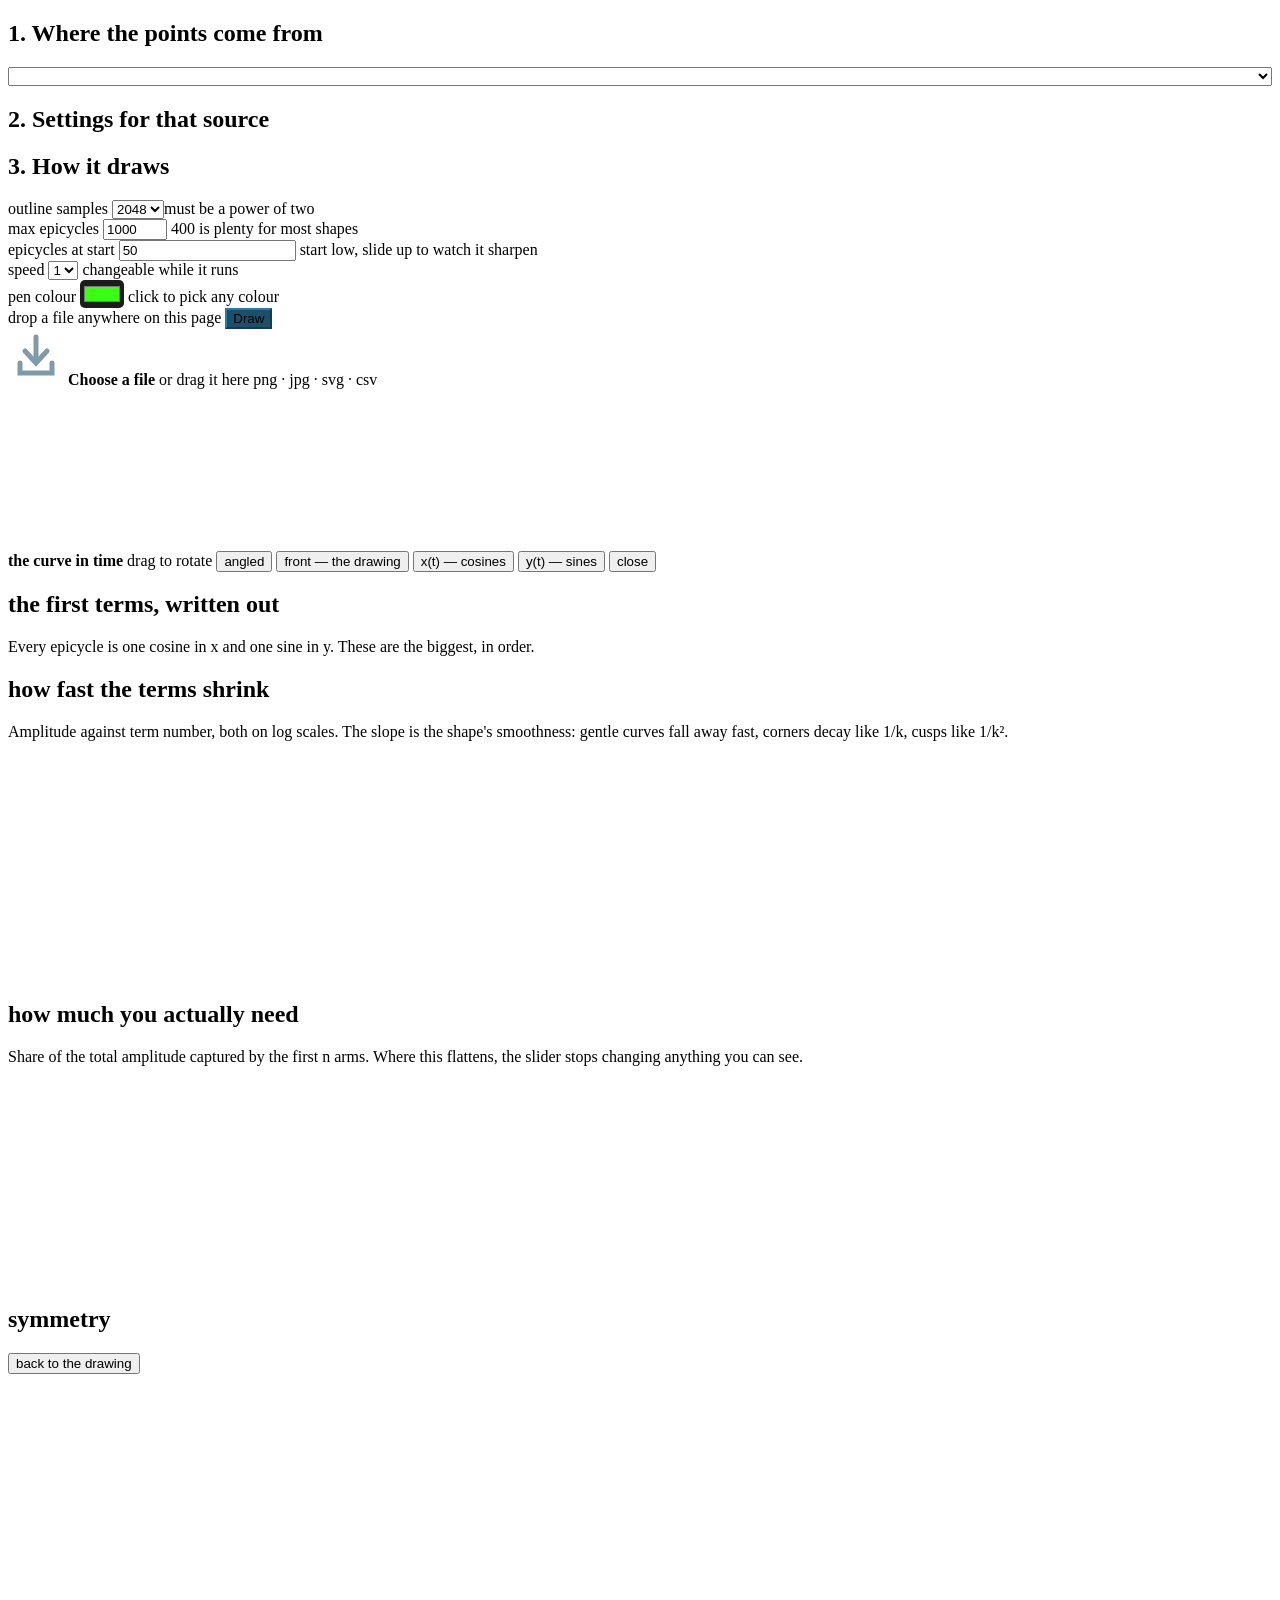
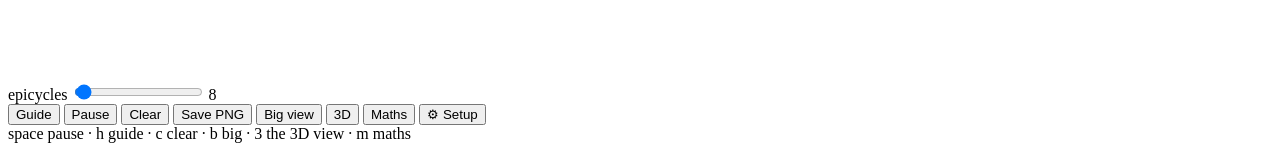
==== index.html @ 9feffe30 "separated files for readability" ====
<!DOCTYPE html>
<html lang="en">
<head>
<meta charset="utf-8">
<meta name="viewport" content="width=device-width, initial-scale=1">
<title>Fourier drawing</title>
<link rel="stylesheet" href="css/style.css">
</head>
<body>
<!-- ============ setup screen ============ -->
<div id="setup">
  <div id="setupInner">
    <div>
      <div class="card">
        <h2>1. <span>Where the points come from</span></h2>
        <select id="source" style="width:100%"></select>
        <div id="desc"></div>
      </div>

      <div class="card">
        <h2>2. <span>Settings for that source</span></h2>
        <div id="params"></div>
        <div id="err"></div>
      </div>

      <div class="card">
        <h2>3. <span>How it draws</span></h2>
        <div class="row"><label>outline samples</label>
          <select id="nSamples">
            <option>1024</option><option selected>2048</option><option>4096</option>
            <option>8192</option>
          </select><span class="hint">must be a power of two</span></div>
        <div class="row"><label>max epicycles</label>
          <input type="number" id="maxArms" value="1000" min="1" max="4000">
          <span class="hint">400 is plenty for most shapes</span></div>
        <div class="row"><label>epicycles at start</label>
          <input type="number" id="startArms" value="50" min="1">
          <span class="hint">start low, slide up to watch it sharpen</span></div>
        <div class="row"><label>speed</label>
          <select id="speed"><option selected>1</option><option >2</option>
            <option>4</option><option>8</option></select>
          <span class="hint">changeable while it runs</span></div>
        <div class="row"><label>pen colour</label>
          <span><input type="color" id="penColour" value="#39FF14"
                       style="width:44px;height:28px;padding:2px;background:#1c1c1c;
                              border:1px solid var(--line);border-radius:5px">
          </span><span class="hint">click to pick any colour</span></div>
      </div>

      <div id="footer">
        <span class="hint">drop a file anywhere on this page</span>
        <button id="draw" style="background:#1d4f6b;border-color:#2a7ba5">Draw</button>
      </div>
    </div>

    <div>
      <div id="zone">
        <svg width="56" height="56" viewBox="0 0 56 56" fill="none"
             stroke="#7f9aa8" stroke-width="5" stroke-linecap="round">
          <path d="M28 8 v22"/><path d="M17 22 L28 34 L39 22"/>
          <path d="M12 34 v10 h32 v-10"/>
        </svg>
        <b>Choose a file</b>
        <span class="hint">or drag it here</span>
        <span class="hint">png · jpg · svg · csv</span>
      </div>
      <input type="file" id="fileInput" hidden
             accept=".png,.jpg,.jpeg,.gif,.bmp,.webp,.svg,.csv,.txt">
      <div class="hint" id="fileName" style="margin-top:8px;word-break:break-all"></div>
    </div>
  </div>
</div>

<!-- ============ 3D view ============ -->
<div id="view3d">
  <canvas id="cv3d"></canvas>
  <div id="hud3d">
    <b>the curve in time</b>
    <span class="hint">drag to rotate</span>
    <span id="views3d">
      <button data-yaw="-0.9"   data-pitch="0.5">angled</button>
      <button data-yaw="1.5708" data-pitch="0">front — the drawing</button>
      <button data-yaw="0"      data-pitch="-1.5708">x(t) — cosines</button>
      <button data-yaw="0"      data-pitch="0">y(t) — sines</button>
    </span>
    <button id="close3d">close</button>
  </div>
</div>

<!-- ============ maths view ============ -->
<div id="maths">
  <div id="mathInner">
    <div class="card">
      <h2>the first terms, written out</h2>
      <p class="hint">Every epicycle is one cosine in x and one sine in y.
        These are the biggest, in order.</p>
      <div id="formula"></div>
    </div>

    <div class="card">
      <h2>how fast the terms shrink</h2>
      <p class="hint">Amplitude against term number, both on log scales.
        The slope is the shape's smoothness: gentle curves fall away fast,
        corners decay like 1/k, cusps like 1/k².</p>
      <canvas id="spectrum" height="220"></canvas>
    </div>

    <div class="card">
      <h2>how much you actually need</h2>
      <p class="hint">Share of the total amplitude captured by the first n arms.
        Where this flattens, the slider stops changing anything you can see.</p>
      <canvas id="converge" height="200"></canvas>
      <div id="convText" class="hint"></div>
    </div>

    <div class="card">
      <h2>symmetry</h2>
      <div id="symmetry"></div>
    </div>

    <button id="closeMath">back to the drawing</button>
  </div>
</div>

<!-- ============ drawing screen ============ -->
<div id="app">
  <div id="stage">
    <div id="main">
      <canvas id="draw2d"></canvas>
      <div id="title"></div>
    </div>
    <div id="side"><canvas id="waves"></canvas></div>
  </div>
  <div id="bar">
    <div id="armsWrap">
      <span>epicycles</span>
      <input type="range" id="arms" min="1" max="400" value="8">
      <span id="armsVal">8</span>
    </div>
    <div class="grp" id="speeds"></div>
    <div class="grp">
      <button id="bGuide">Guide</button>
      <button id="bPause">Pause</button>
      <button id="bClear">Clear</button>
      <button id="bSave">Save PNG</button>
      <button id="bBig">Big view</button>
      <button id="b3d">3D</button>
      <button id="bMath">Maths</button>
      <button id="bSetup">⚙ Setup</button>
    </div>
    <span id="keys">space pause · h guide · c clear · b big · 3 the 3D view · m maths</span>
  </div>
</div>

<script src="js/math.js"></script>
<script src="js/sources.js"></script>
<script src="js/ui.js"></script>
<script src="js/points.js"></script>
<script src="js/draw.js"></script>
<script src="js/view3d.js"></script>
<script src="js/maths.js"></script>
<script src="js/app.js"></script>
</body>
</html>
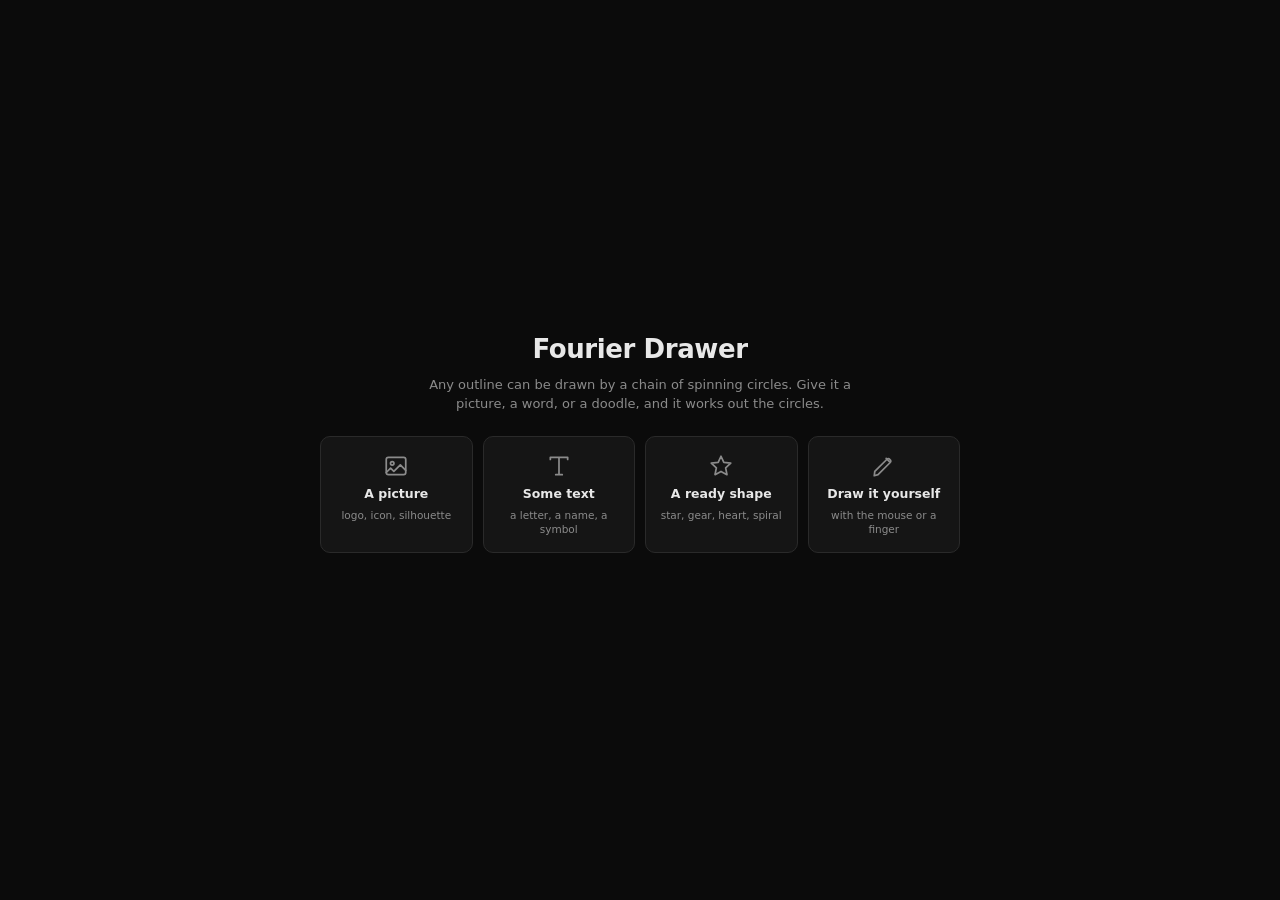
==== commit c40c915b: "made more accessible" ====
--- a/index.html
+++ b/index.html
@@ -10,65 +10,87 @@
 <!-- ============ setup screen ============ -->
 <div id="setup">
   <div id="setupInner">
-    <div>
-      <div class="card">
-        <h2>1. <span>Where the points come from</span></h2>
-        <select id="source" style="width:100%"></select>
-        <div id="desc"></div>
-      </div>
 
-      <div class="card">
-        <h2>2. <span>Settings for that source</span></h2>
-        <div id="params"></div>
-        <div id="err"></div>
-      </div>
-
-      <div class="card">
-        <h2>3. <span>How it draws</span></h2>
-        <div class="row"><label>outline samples</label>
-          <select id="nSamples">
-            <option>1024</option><option selected>2048</option><option>4096</option>
-            <option>8192</option>
-          </select><span class="hint">must be a power of two</span></div>
-        <div class="row"><label>max epicycles</label>
-          <input type="number" id="maxArms" value="1000" min="1" max="4000">
-          <span class="hint">400 is plenty for most shapes</span></div>
-        <div class="row"><label>epicycles at start</label>
-          <input type="number" id="startArms" value="50" min="1">
-          <span class="hint">start low, slide up to watch it sharpen</span></div>
-        <div class="row"><label>speed</label>
-          <select id="speed"><option selected>1</option><option >2</option>
-            <option>4</option><option>8</option></select>
-          <span class="hint">changeable while it runs</span></div>
-        <div class="row"><label>pen colour</label>
-          <span><input type="color" id="penColour" value="#39FF14"
-                       style="width:44px;height:28px;padding:2px;background:#1c1c1c;
-                              border:1px solid var(--line);border-radius:5px">
-          </span><span class="hint">click to pick any colour</span></div>
-      </div>
-
-      <div id="footer">
-        <span class="hint">drop a file anywhere on this page</span>
-        <button id="draw" style="background:#1d4f6b;border-color:#2a7ba5">Draw</button>
-      </div>
+    <div id="intro">
+      <h1>Fourier Drawer</h1>
+      <p>Any outline can be drawn by a chain of spinning circles. Give it a
+         picture, a word, or a doodle, and it works out the circles.</p>
     </div>
 
-    <div>
-      <div id="zone">
-        <svg width="56" height="56" viewBox="0 0 56 56" fill="none"
-             stroke="#7f9aa8" stroke-width="5" stroke-linecap="round">
-          <path d="M28 8 v22"/><path d="M17 22 L28 34 L39 22"/>
-          <path d="M12 34 v10 h32 v-10"/>
+    <div id="tiles">
+      <button class="tile" data-kind="picture">
+        <svg viewBox="0 0 24 24" fill="none" stroke="currentColor"
+             stroke-width="1.6" stroke-linecap="round" stroke-linejoin="round">
+          <rect x="3" y="4" width="18" height="16" rx="2"/>
+          <circle cx="8.5" cy="9.5" r="1.6"/><path d="M21 16l-5-5-6 6-3-3-4 4"/>
         </svg>
-        <b>Choose a file</b>
-        <span class="hint">or drag it here</span>
-        <span class="hint">png · jpg · svg · csv</span>
+        <b>A picture</b><span>logo, icon, silhouette</span>
+      </button>
+      <button class="tile" data-kind="text">
+        <svg viewBox="0 0 24 24" fill="none" stroke="currentColor"
+             stroke-width="1.6" stroke-linecap="round" stroke-linejoin="round">
+          <path d="M4 6V4h16v2M12 4v16M9 20h6"/>
+        </svg>
+        <b>Some text</b><span>a letter, a name, a symbol</span>
+      </button>
+      <button class="tile" data-kind="shape">
+        <svg viewBox="0 0 24 24" fill="none" stroke="currentColor"
+             stroke-width="1.6" stroke-linecap="round" stroke-linejoin="round">
+          <path d="M12 3l2.6 5.6 6.4.8-4.7 4.3 1.2 6.3L12 17l-5.5 3 1.2-6.3L3 9.4l6.4-.8z"/>
+        </svg>
+        <b>A ready shape</b><span>star, gear, heart, spiral</span>
+      </button>
+      <button class="tile" data-kind="draw">
+        <svg viewBox="0 0 24 24" fill="none" stroke="currentColor"
+             stroke-width="1.6" stroke-linecap="round" stroke-linejoin="round">
+          <path d="M3 21l3.5-1 11-11a2.1 2.1 0 0 0-3-3l-11 11z"/><path d="M14 5l3 3"/>
+        </svg>
+        <b>Draw it yourself</b><span>with the mouse or a finger</span>
+      </button>
+    </div>
+
+    <div id="panel">
+      <div id="panelHead">
+        <b id="panelTitle"></b>
+        <button id="changeKind" class="link">change</button>
       </div>
-      <input type="file" id="fileInput" hidden
-             accept=".png,.jpg,.jpeg,.gif,.bmp,.webp,.svg,.csv,.txt">
-      <div class="hint" id="fileName" style="margin-top:8px;word-break:break-all"></div>
+      <div id="params"></div>
+      <div id="err"></div>
+    </div>
+
+    <details id="advanced">
+      <summary>Advanced settings</summary>
+      <div class="row"><label>max epicycles</label>
+        <input type="number" id="maxArms" value="1000" min="1" max="4000">
+        <span class="hint">the top of the slider</span></div>
+      <div class="row"><label>epicycles at start</label>
+        <input type="number" id="startArms" value="50" min="1">
+        <span class="hint">start low, slide up to watch it sharpen</span></div>
+      <div class="row"><label>speed</label>
+        <select id="speed"><option selected>1</option><option>2</option>
+          <option>4</option><option>8</option></select>
+        <span class="hint">changeable while it runs</span></div>
+      <div class="row"><label>pen colour</label>
+        <span><input type="color" id="penColour" value="#39FF14"></span>
+        <span class="hint">click to pick any colour</span></div>
+      <div class="row"><label>outline detail</label>
+        <select id="nSamples">
+          <option value="1024">rough</option>
+          <option value="2048" selected>normal</option>
+          <option value="4096">fine</option>
+          <option value="8192">very fine</option>
+        </select><span class="hint">how closely the outline is measured</span></div>
+    </details>
+
+    <div id="footer">
+      <span class="hint" id="footHint">or drop a file anywhere on this page</span>
+      <button id="draw">Draw it</button>
     </div>
   </div>
+
+  <input type="file" id="fileInput" hidden
+         accept=".png,.jpg,.jpeg,.gif,.bmp,.webp,.svg,.csv,.txt">
+  <div id="dropVeil"><div>drop it anywhere</div></div>
 </div>
 
 <!-- ============ 3D view ============ -->
@@ -146,7 +168,7 @@
       <button id="bBig">Big view</button>
       <button id="b3d">3D</button>
       <button id="bMath">Maths</button>
-      <button id="bSetup">⚙ Setup</button>
+      <button id="bSetup" class="cta">Setup</button>
     </div>
     <span id="keys">space pause · h guide · c clear · b big · 3 the 3D view · m maths</span>
   </div>
--- a/css/style.css
+++ b/css/style.css
@@ -0,0 +1,168 @@
+/*  style.css — the whole look of the app  */
+  :root{
+    --bg:#000; --panel:#141414; --line:#2a2a2a; --fg:#e8e8e8; --dim:#8b8b8b;
+    --arm:#ffffff; --trace:#ff2d2d; --target:#3a3a3a;
+    --x:#4dc3ff; --y:#ffb347; --sum:#b48cff; --part:#3f5f78; --accent:#3c8dbc;
+  }
+  *{box-sizing:border-box}
+  body{margin:0;overflow-x:hidden;background:var(--bg);color:var(--fg);
+       font:13px/1.45 system-ui,-apple-system,Segoe UI,Roboto,sans-serif}
+  button,select,input{font:inherit;color:var(--fg)}
+  button{background:#2b2b2b;border:1px solid var(--line);border-radius:5px;
+         padding:6px 12px;cursor:pointer}
+  button:hover{background:#3a3a3a}
+  button.on{background:var(--accent);border-color:var(--accent);color:#fff}
+  select,input[type=text],input[type=number]{background:#1c1c1c;
+         border:1px solid var(--line);border-radius:5px;padding:5px 7px}
+  input[type=range]{accent-color:var(--trace)}
+  .hint{color:var(--dim);font-size:11px}
+
+  /* ---------- setup ---------- */
+  #setup{position:fixed;inset:0;background:#0b0b0b;display:flex;
+         align-items:center;justify-content:center;padding:24px;z-index:10;
+         overflow:auto}
+  #setupInner{width:100%;max-width:640px}
+
+  #intro{text-align:center;margin-bottom:22px}
+  #intro h1{font-size:26px;margin:0 0 8px;font-weight:600;letter-spacing:-.4px}
+  #intro p{margin:0 auto;max-width:440px;color:var(--dim);font-size:13px}
+
+  #tiles{display:grid;grid-template-columns:repeat(4,1fr);gap:10px;
+         margin-bottom:16px}
+  .tile{display:flex;flex-direction:column;align-items:center;gap:6px;
+        padding:16px 8px;background:#151515;border:1px solid var(--line);
+        border-radius:10px;cursor:pointer;transition:.14s;text-align:center}
+  .tile:hover{background:#1d1d1d;border-color:#3a3a3a;transform:translateY(-2px)}
+  .tile.on{border-color:var(--trace);background:#16211a}
+  .tile svg{width:26px;height:26px;color:var(--dim)}
+  .tile.on svg{color:var(--trace)}
+  .tile b{font-size:12.5px;font-weight:600}
+  .tile span{font-size:10.5px;color:var(--dim);line-height:1.3}
+
+  #panel{background:var(--panel);border:1px solid var(--line);border-radius:10px;
+         padding:16px 18px;margin-bottom:12px}
+  #panelHead{display:flex;align-items:center;margin-bottom:12px}
+  #panelHead b{font-size:13px}
+  button.link{background:none;border:none;color:var(--dim);padding:0;
+              margin-left:auto;font-size:11.5px;text-decoration:underline;
+              cursor:pointer}
+  button.link:hover{color:var(--fg);background:none}
+
+  .row{display:grid;grid-template-columns:132px 168px 1fr;align-items:center;
+       gap:10px;margin-bottom:8px}
+  .row .hint{grid-column:3}
+  .row input,.row select{width:100%}
+  .row input[type=color]{width:46px;height:28px;padding:2px;background:#1c1c1c;
+                         border:1px solid var(--line);border-radius:5px}
+  .row input[type=checkbox]{width:auto}
+
+  #drop{border:2px dashed #33505f;border-radius:10px;background:#101820;
+        padding:22px 12px;text-align:center;cursor:pointer;transition:.15s;
+        margin-bottom:10px}
+  #drop:hover,#drop.hot{border-color:var(--accent);background:#152632}
+  #drop svg{opacity:.7;margin-bottom:4px}
+  #drop b{display:block;font-size:13px}
+  #drop span{font-size:11px;color:var(--dim)}
+  #chosen{color:var(--x);font-size:11.5px;margin-top:8px;word-break:break-all}
+
+  #advanced{background:var(--panel);border:1px solid var(--line);
+            border-radius:10px;padding:0 18px;margin-bottom:14px}
+  #advanced summary{cursor:pointer;padding:12px 0;font-size:12.5px;
+                    color:var(--dim);list-style:none}
+  #advanced summary::-webkit-details-marker{display:none}
+  #advanced summary::before{content:'▸ ';color:var(--dim)}
+  #advanced[open] summary::before{content:'▾ '}
+  #advanced[open] summary{border-bottom:1px solid var(--line);
+                          margin-bottom:12px;color:var(--fg)}
+  #advanced .row:last-child{margin-bottom:14px}
+
+  #footer{display:flex;justify-content:flex-end;align-items:center;gap:12px}
+  #footer .hint{margin-right:auto}
+  #draw{background:#1a5c2a;border-color:#2a8f42;padding:10px 26px;
+        font-size:13.5px;font-weight:600}
+  #draw:hover{background:#227a37}
+  #draw:disabled{opacity:.5;cursor:default}
+  #err{color:#ff7676;font-size:12px;margin-top:8px}
+
+  #dropVeil{position:fixed;inset:0;background:rgba(10,20,26,.86);z-index:30;
+            display:none;align-items:center;justify-content:center;
+            border:3px dashed var(--accent)}
+  #dropVeil.on{display:flex}
+  #dropVeil div{font-size:20px;color:var(--fg)}
+
+  /* ---------- app ---------- */
+  #app{display:none;height:100dvh;min-width:0;grid-template-rows:1fr auto;}
+  #stage{display:grid;grid-template-columns:1fr 420px;min-height:0;overflow:hidden}
+  #stage.big{grid-template-columns:1fr 0}
+  #stage.big #side{display:none}
+  #main{position:relative;min-width:0;min-height:0;overflow:hidden}
+  /* absolute so the canvas can never inflate its own container and cover the bar */
+  #main canvas,#side canvas{position:absolute;inset:0;display:block;
+        width:100%;height:100%}
+  #side{border-left:1px solid var(--line);position:relative;min-width:0;
+        min-height:0;overflow:hidden}
+  #bar{border-top:1px solid var(--line);padding:10px 14px;display:flex;
+       position:relative;z-index:2;
+       align-items:center;gap:10px;flex-wrap:wrap;background:#0d0d0d}
+  #bar .grp{display:flex;gap:6px;align-items:center;flex-wrap:wrap}
+  #armsWrap{display:flex;align-items:center;gap:8px;flex:1;min-width:260px}
+  #arms{flex:1}
+  #armsVal{min-width:46px;text-align:right;color:var(--dim)}
+  #title{position:absolute;top:12px;left:0;right:0;text-align:center;
+         color:var(--dim);pointer-events:none;font-size:12px}
+  #keys{color:var(--dim);font-size:10.5px}
+  #bar button.cta{background:#1a5c2a;border-color:#2a8f42;font-weight:600}
+  #bar button.cta:hover{background:#227a37}
+  #demoNote{position:absolute;bottom:12px;left:0;right:0;text-align:center;
+            color:var(--dim);font-size:11.5px;pointer-events:none}
+
+  /* ---------- phones and narrow windows ---------- */
+  @media (max-width:760px){
+    #setup{padding:10px;align-items:flex-start}
+    #setupInner{max-width:100%}
+    #tiles{grid-template-columns:1fr 1fr;gap:8px}   /* 2x2 on a phone */
+    .tile{padding:14px 8px}
+    #intro h1{font-size:22px}
+    .card{padding:14px}
+    .row{grid-template-columns:112px 1fr;gap:6px}
+    .row span:has(input),.row span:has(select),.row span:has(button){width:100%}
+    .row input,.row select,.row button{width:100%}
+    .row .hint{grid-column:1/-1;font-size:10.5px;margin:-2px 0 4px}
+    #desc{font-size:11px}
+    #footer{position:sticky;bottom:0;background:#0c0c0c;padding:8px 0}
+    #footer button{padding:10px 22px}
+
+    #stage{grid-template-columns:1fr;grid-template-rows:1fr 32vh}
+    #stage.big{grid-template-rows:1fr 0}
+    #side{border-left:none;border-top:1px solid var(--line)}
+    #bar{gap:6px;padding:8px 8px;justify-content:center}
+    #bar button{padding:9px 11px;font-size:12px}
+    #bar .grp{justify-content:center}
+    #armsWrap{flex:1 0 100%;min-width:0}
+    #keys{display:none}                            /* no keyboard on a phone */
+    #title{font-size:11px;top:6px}
+  }
+
+  #maths{position:fixed;inset:0;background:#0c0c0c;z-index:14;display:none;
+         overflow:auto;padding:20px}
+  #mathInner{max-width:760px;margin:0 auto}
+  #mathInner .card h2{font-size:13px;margin:0 0 4px}
+  #mathInner .card p{margin:0 0 10px}
+  #mathInner canvas{width:100%;display:block}
+  #formula div{font-family:ui-monospace,Consolas,monospace;font-size:12px;
+               padding:3px 0;color:#cfe3ee}
+  #formula .k{color:var(--dim)}
+  #symmetry b{color:var(--x)}
+  #closeMath{width:100%;padding:10px}
+
+  #view3d{position:fixed;inset:0;background:#000;z-index:15;display:none}
+  #view3d canvas{position:absolute;inset:0;width:100%;height:100%;
+                 cursor:grab;touch-action:none}
+  #view3d canvas:active{cursor:grabbing}
+  #hud3d{position:absolute;top:12px;left:14px;right:14px;display:flex;
+         align-items:center;gap:12px;pointer-events:none}
+  #hud3d b{font-size:12px}
+  #views3d{margin-left:auto;display:flex;gap:6px;pointer-events:auto;
+           flex-wrap:wrap}
+  #views3d button{font-size:11px;padding:5px 9px}
+  #hud3d #close3d{pointer-events:auto;margin-left:10px}
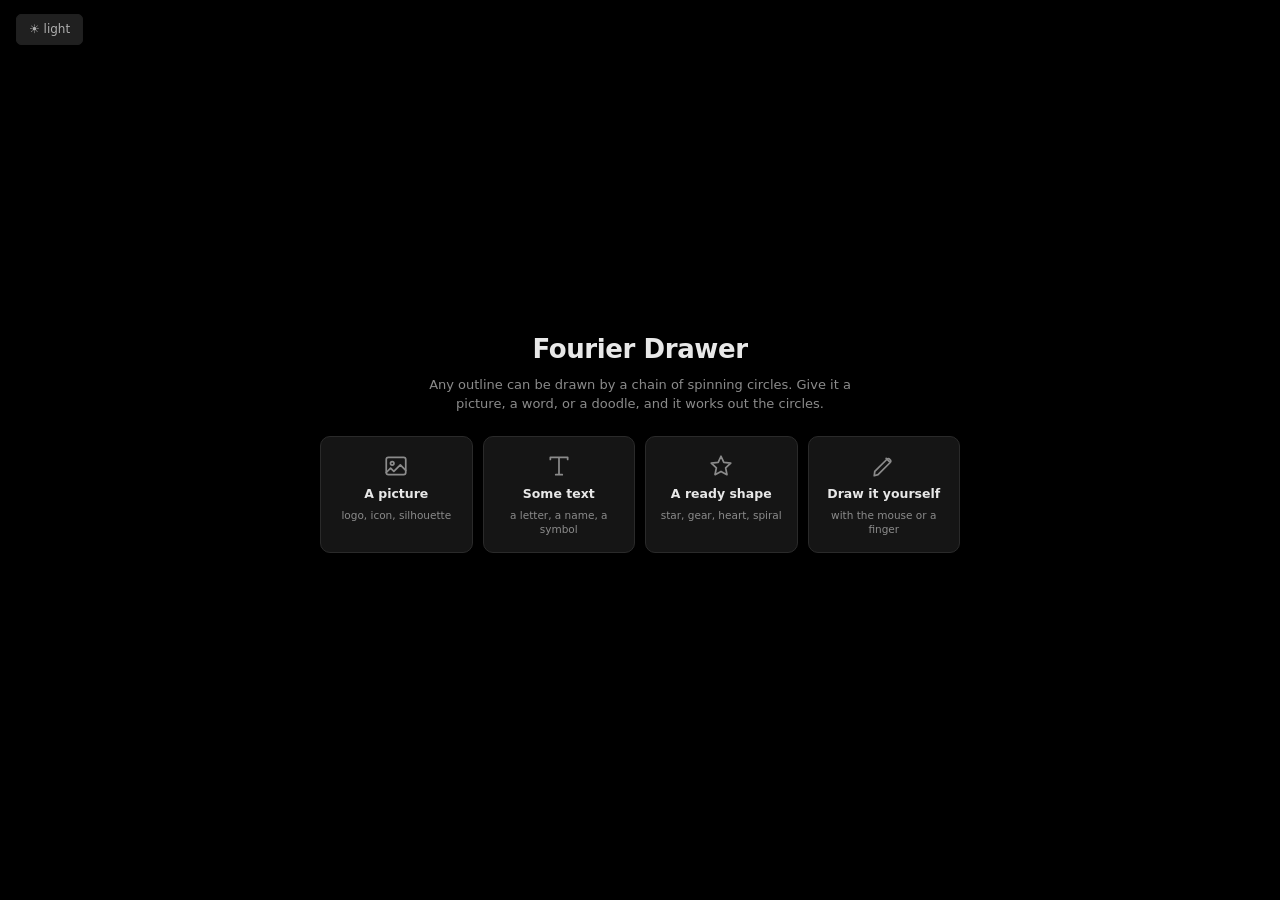
==== commit 287f2d35: "added dark mode, minor fixes, improve readability" ====
--- a/index.html
+++ b/index.html
@@ -7,6 +7,7 @@
 <link rel="stylesheet" href="css/style.css">
 </head>
 <body>
+<button id="themeBtn" title="switch theme">☀ light</button>
 <!-- ============ setup screen ============ -->
 <div id="setup">
   <div id="setupInner">
@@ -52,7 +53,7 @@
     <div id="panel">
       <div id="panelHead">
         <b id="panelTitle"></b>
-        <button id="changeKind" class="link">change</button>
+        <p id="panelBlurb"></p>
       </div>
       <div id="params"></div>
       <div id="err"></div>
@@ -83,6 +84,7 @@
     </details>
 
     <div id="footer">
+      <button id="changeKind" class="back">← back</button>
       <span class="hint" id="footHint">or drop a file anywhere on this page</span>
       <button id="draw">Draw it</button>
     </div>
@@ -151,7 +153,14 @@
       <canvas id="draw2d"></canvas>
       <div id="title"></div>
     </div>
-    <div id="side"><canvas id="waves"></canvas></div>
+    <div id="side">
+      <canvas id="waves"></canvas>
+      <div id="waveInfo">
+        <button class="info" data-tip="Where the pen is left-to-right, over one full lap. Every epicycle adds one cosine wave to this.">i</button>
+        <button class="info" data-tip="Where the pen is up-and-down, over the same lap. The same epicycles, as sines.">i</button>
+        <button class="info" data-tip="The two added together — the pen's position along the 45° diagonal. A third view of the same motion.">i</button>
+      </div>
+    </div>
   </div>
   <div id="bar">
     <div id="armsWrap">
@@ -168,11 +177,14 @@
       <button id="bBig">Big view</button>
       <button id="b3d">3D</button>
       <button id="bMath">Maths</button>
-      <button id="bSetup" class="cta">Setup</button>
+      <button id="bSettings">Settings</button>
+      <button id="bHome" class="cta">Home</button>
     </div>
     <span id="keys">space pause · h guide · c clear · b big · 3 the 3D view · m maths</span>
   </div>
 </div>
+
+<div id="tip"></div>
 
 <script src="js/math.js"></script>
 <script src="js/sources.js"></script>
--- a/css/style.css
+++ b/css/style.css
@@ -1,24 +1,39 @@
 /*  style.css — the whole look of the app  */
   :root{
     --bg:#000; --panel:#141414; --line:#2a2a2a; --fg:#e8e8e8; --dim:#8b8b8b;
-    --arm:#ffffff; --trace:#ff2d2d; --target:#3a3a3a;
+    --arm:rgba(255,255,255,.75); --circle:rgba(255,255,255,.28);
+    --trace:#39FF14; --target:#3a3a3a; --grid:#242424;
+    --cursor:rgba(232,232,232,.4);
     --x:#4dc3ff; --y:#ffb347; --sum:#b48cff; --part:#3f5f78; --accent:#3c8dbc;
+    --tile:#151515; --tileHover:#1d1d1d; --btn:#2b2b2b; --btnHover:#3a3a3a;
+    --input:#1c1c1c; --drop:#101820; --dropLine:#33505f;
+  }
+  /* Light theme. The canvas reads these too, via cssVar() in draw.js, so the
+     circles and gridlines lighten along with the page. */
+  html[data-theme="light"]{
+    --bg:#f6f7f8; --panel:#fff; --line:#dcdfe3; --fg:#1b1d20; --dim:#61666d;
+    --arm:rgba(30,34,38,.7); --circle:rgba(30,34,38,.22);
+    --trace:#1a9e2f; --target:#c3c8ce; --grid:#e3e6ea;
+    --cursor:rgba(27,29,32,.35);
+    --x:#0a72b8; --y:#b9690a; --sum:#6d43c8; --part:#93a9bb; --accent:#2a7ba5;
+    --tile:#fff; --tileHover:#eef1f4; --btn:#eceff2; --btnHover:#e0e4e9;
+    --input:#fff; --drop:#eef4f8; --dropLine:#a9c2d2;
   }
   *{box-sizing:border-box}
   body{margin:0;overflow-x:hidden;background:var(--bg);color:var(--fg);
        font:13px/1.45 system-ui,-apple-system,Segoe UI,Roboto,sans-serif}
   button,select,input{font:inherit;color:var(--fg)}
-  button{background:#2b2b2b;border:1px solid var(--line);border-radius:5px;
+  button{background:var(--btn);border:1px solid var(--line);border-radius:5px;
          padding:6px 12px;cursor:pointer}
-  button:hover{background:#3a3a3a}
+  button:hover{background:var(--btnHover)}
   button.on{background:var(--accent);border-color:var(--accent);color:#fff}
-  select,input[type=text],input[type=number]{background:#1c1c1c;
+  select,input[type=text],input[type=number]{background:var(--input);
          border:1px solid var(--line);border-radius:5px;padding:5px 7px}
   input[type=range]{accent-color:var(--trace)}
   .hint{color:var(--dim);font-size:11px}
 
   /* ---------- setup ---------- */
-  #setup{position:fixed;inset:0;background:#0b0b0b;display:flex;
+  #setup{position:fixed;inset:0;background:var(--bg);display:flex;
          align-items:center;justify-content:center;padding:24px;z-index:10;
          overflow:auto}
   #setupInner{width:100%;max-width:640px}
@@ -30,10 +45,10 @@
   #tiles{display:grid;grid-template-columns:repeat(4,1fr);gap:10px;
          margin-bottom:16px}
   .tile{display:flex;flex-direction:column;align-items:center;gap:6px;
-        padding:16px 8px;background:#151515;border:1px solid var(--line);
+        padding:16px 8px;background:var(--tile);border:1px solid var(--line);
         border-radius:10px;cursor:pointer;transition:.14s;text-align:center}
-  .tile:hover{background:#1d1d1d;border-color:#3a3a3a;transform:translateY(-2px)}
-  .tile.on{border-color:var(--trace);background:#16211a}
+  .tile:hover{background:var(--tileHover);border-color:var(--dim);transform:translateY(-2px)}
+  .tile.on{border-color:var(--trace);background:var(--tileHover)}
   .tile svg{width:26px;height:26px;color:var(--dim)}
   .tile.on svg{color:var(--trace)}
   .tile b{font-size:12.5px;font-weight:600}
@@ -41,13 +56,9 @@
 
   #panel{background:var(--panel);border:1px solid var(--line);border-radius:10px;
          padding:16px 18px;margin-bottom:12px}
-  #panelHead{display:flex;align-items:center;margin-bottom:12px}
+  #panelHead{display:block;margin-bottom:14px}
   #panelHead b{font-size:13px}
-  button.link{background:none;border:none;color:var(--dim);padding:0;
-              margin-left:auto;font-size:11.5px;text-decoration:underline;
-              cursor:pointer}
-  button.link:hover{color:var(--fg);background:none}
-
+  #panelBlurb{margin:5px 0 0;color:var(--dim);font-size:11.5px;max-width:44em}
   .row{display:grid;grid-template-columns:132px 168px 1fr;align-items:center;
        gap:10px;margin-bottom:8px}
   .row .hint{grid-column:3}
@@ -56,10 +67,10 @@
                          border:1px solid var(--line);border-radius:5px}
   .row input[type=checkbox]{width:auto}
 
-  #drop{border:2px dashed #33505f;border-radius:10px;background:#101820;
+  #drop{border:2px dashed var(--dropLine);border-radius:10px;background:var(--drop);
         padding:22px 12px;text-align:center;cursor:pointer;transition:.15s;
         margin-bottom:10px}
-  #drop:hover,#drop.hot{border-color:var(--accent);background:#152632}
+  #drop:hover,#drop.hot{border-color:var(--accent);background:var(--tileHover)}
   #drop svg{opacity:.7;margin-bottom:4px}
   #drop b{display:block;font-size:13px}
   #drop span{font-size:11px;color:var(--dim)}
@@ -76,15 +87,18 @@
                           margin-bottom:12px;color:var(--fg)}
   #advanced .row:last-child{margin-bottom:14px}
 
-  #footer{display:flex;justify-content:flex-end;align-items:center;gap:12px}
+  #footer{display:flex;align-items:center;gap:12px}
   #footer .hint{margin-right:auto}
+  #footer .back{background:none;border:1px solid var(--line);color:var(--dim);
+                padding:9px 16px}
+  #footer .back:hover{background:var(--btnHover);color:var(--fg)}
   #draw{background:#1a5c2a;border-color:#2a8f42;padding:10px 26px;
         font-size:13.5px;font-weight:600}
   #draw:hover{background:#227a37}
   #draw:disabled{opacity:.5;cursor:default}
   #err{color:#ff7676;font-size:12px;margin-top:8px}
 
-  #dropVeil{position:fixed;inset:0;background:rgba(10,20,26,.86);z-index:30;
+  #dropVeil{position:fixed;inset:0;background:var(--drop);opacity:.97;z-index:30;
             display:none;align-items:center;justify-content:center;
             border:3px dashed var(--accent)}
   #dropVeil.on{display:flex}
@@ -103,7 +117,7 @@
         min-height:0;overflow:hidden}
   #bar{border-top:1px solid var(--line);padding:10px 14px;display:flex;
        position:relative;z-index:2;
-       align-items:center;gap:10px;flex-wrap:wrap;background:#0d0d0d}
+       align-items:center;gap:10px;flex-wrap:wrap;background:var(--panel)}
   #bar .grp{display:flex;gap:6px;align-items:center;flex-wrap:wrap}
   #armsWrap{display:flex;align-items:center;gap:8px;flex:1;min-width:260px}
   #arms{flex:1}
@@ -129,7 +143,7 @@
     .row input,.row select,.row button{width:100%}
     .row .hint{grid-column:1/-1;font-size:10.5px;margin:-2px 0 4px}
     #desc{font-size:11px}
-    #footer{position:sticky;bottom:0;background:#0c0c0c;padding:8px 0}
+    #footer{position:sticky;bottom:0;background:var(--bg);padding:8px 0}
     #footer button{padding:10px 22px}
 
     #stage{grid-template-columns:1fr;grid-template-rows:1fr 32vh}
@@ -143,19 +157,19 @@
     #title{font-size:11px;top:6px}
   }
 
-  #maths{position:fixed;inset:0;background:#0c0c0c;z-index:14;display:none;
+  #maths{position:fixed;inset:0;background:var(--bg);z-index:14;display:none;
          overflow:auto;padding:20px}
   #mathInner{max-width:760px;margin:0 auto}
   #mathInner .card h2{font-size:13px;margin:0 0 4px}
   #mathInner .card p{margin:0 0 10px}
   #mathInner canvas{width:100%;display:block}
   #formula div{font-family:ui-monospace,Consolas,monospace;font-size:12px;
-               padding:3px 0;color:#cfe3ee}
+               padding:3px 0;color:var(--fg)}
   #formula .k{color:var(--dim)}
   #symmetry b{color:var(--x)}
   #closeMath{width:100%;padding:10px}
 
-  #view3d{position:fixed;inset:0;background:#000;z-index:15;display:none}
+  #view3d{position:fixed;inset:0;background:var(--bg);z-index:15;display:none}
   #view3d canvas{position:absolute;inset:0;width:100%;height:100%;
                  cursor:grab;touch-action:none}
   #view3d canvas:active{cursor:grabbing}
@@ -165,4 +179,45 @@
   #views3d{margin-left:auto;display:flex;gap:6px;pointer-events:auto;
            flex-wrap:wrap}
   #views3d button{font-size:11px;padding:5px 9px}
-  #hud3d #close3d{pointer-events:auto;margin-left:10px}+  #hud3d #close3d{pointer-events:auto;margin-left:10px}
+
+  /* ---------- theme toggle ---------- */
+  #themeBtn{position:fixed;top:14px;left:16px;z-index:12;padding:6px 12px;
+            font-size:12px;opacity:.75}
+  #themeBtn:hover{opacity:1}
+  #bar #themeBar{padding:8px 10px}
+
+  /* ---------- little info badges ---------- */
+  /* a comfortable tap target on a phone, still small on screen */
+  .info{width:26px;height:26px;border-radius:50%;border:1px solid var(--dim);
+        color:var(--dim);font-size:13px;line-height:24px;text-align:center;
+        cursor:help;display:inline-block;background:none;padding:0;
+        font-style:italic;font-family:Georgia,serif;flex:none;
+        -webkit-tap-highlight-color:transparent}
+  .info:hover,.info.on{color:var(--fg);border-color:var(--fg);
+                       background:var(--btn)}
+  #waveInfo{position:absolute;right:10px;top:0;bottom:0;width:20px;
+            pointer-events:none}
+  #waveInfo .info{position:absolute;pointer-events:auto}
+
+  /* ---------- tap-anywhere tooltip ---------- */
+  #tip{position:fixed;z-index:40;max-width:250px;background:var(--panel);
+       color:var(--fg);border:1px solid var(--line);border-radius:8px;
+       padding:10px 12px;font-size:12px;line-height:1.45;display:none;
+       box-shadow:0 6px 22px rgba(0,0,0,.45)}
+  #tip.on{display:block}
+  @media (max-width:760px){
+    #tip{max-width:none;left:12px !important;right:12px;
+         top:auto !important;bottom:14px;font-size:13px;padding:14px}
+  }
+
+  /* ---------- the mouse sketch pad ---------- */
+  #sketch{position:fixed;inset:0;background:var(--bg);z-index:20;display:flex;
+          flex-direction:column;align-items:center;justify-content:center;
+          gap:14px;padding:16px}
+  #skCanvas{background:var(--panel);border:1px solid var(--line);
+            border-radius:8px;cursor:crosshair;touch-action:none;max-width:100%}
+  #skBar{display:flex;gap:8px;flex-wrap:wrap;justify-content:center}
+  #skBar .back{background:none;border:1px solid var(--line);color:var(--dim)}
+  #skBar .cta{background:#1a5c2a;border-color:#2a8f42;font-weight:600}
+  #skHint.warn{color:#ff7676;font-weight:600}
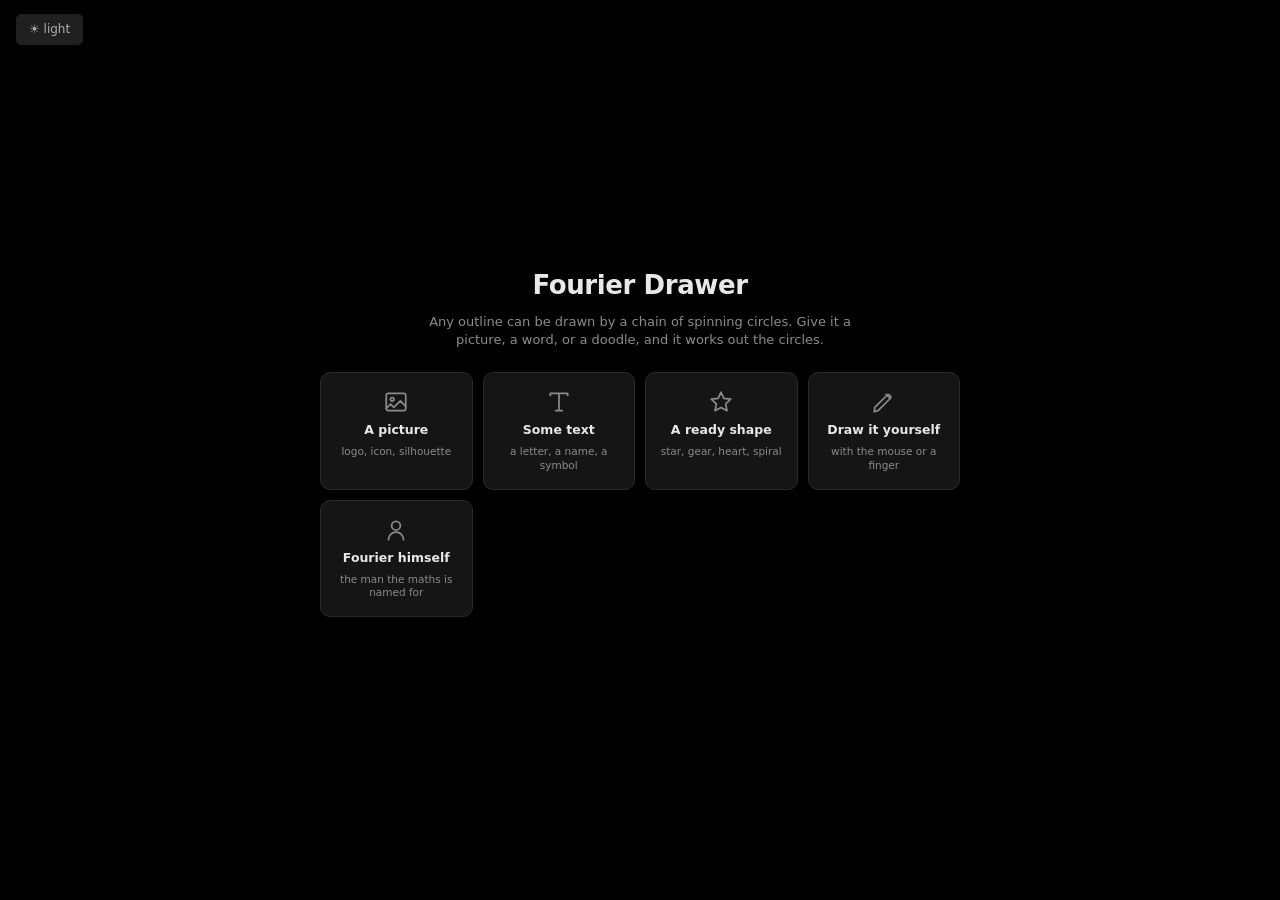
==== commit bac5ee67: "addedd fourier himself" ====
--- a/index.html
+++ b/index.html
@@ -3,7 +3,18 @@
 <head>
 <meta charset="utf-8">
 <meta name="viewport" content="width=device-width, initial-scale=1">
-<title>Fourier drawing</title>
+<title>Fourier Drawer</title>
+<link rel="icon" href="favicon.ico" sizes="any">
+<link rel="icon" type="image/png" sizes="32x32" href="assets/favicon-32.png">
+<link rel="icon" type="image/png" sizes="48x48" href="assets/favicon-48.png">
+<link rel="apple-touch-icon" href="apple-touch-icon.png">
+<meta name="theme-color" content="#0b0b0b">
+<meta name="description" content="Draw anything with a chain of spinning circles — a Fourier series you can watch.">
+<link rel="manifest" href="manifest.json">
+<meta name="mobile-web-app-capable" content="yes">
+<meta name="apple-mobile-web-app-capable" content="yes">
+<meta name="apple-mobile-web-app-status-bar-style" content="black-translucent">
+<meta name="apple-mobile-web-app-title" content="Fourier">
 <link rel="stylesheet" href="css/style.css">
 </head>
 <body>
@@ -48,6 +59,14 @@
         </svg>
         <b>Draw it yourself</b><span>with the mouse or a finger</span>
       </button>
+      <button class="tile" data-kind="fourier">
+        <svg viewBox="0 0 24 24" fill="none" stroke="currentColor"
+             stroke-width="1.6" stroke-linecap="round" stroke-linejoin="round">
+          <circle cx="12" cy="8" r="4"/>
+          <path d="M5 21a7 7 0 0 1 14 0"/>
+        </svg>
+        <b>Fourier himself</b><span>the man the maths is named for</span>
+      </button>
     </div>
 
     <div id="panel">
@@ -63,10 +82,10 @@
       <summary>Advanced settings</summary>
       <div class="row"><label>max epicycles</label>
         <input type="number" id="maxArms" value="1000" min="1" max="4000">
-        <span class="hint">the top of the slider</span></div>
+        <span class="hint">left alone, both are worked out from the shape</span></div>
       <div class="row"><label>epicycles at start</label>
         <input type="number" id="startArms" value="50" min="1">
-        <span class="hint">start low, slide up to watch it sharpen</span></div>
+        <span class="hint">by default, enough to be within 1% of the shape</span></div>
       <div class="row"><label>speed</label>
         <select id="speed"><option selected>1</option><option>2</option>
           <option>4</option><option>8</option></select>
--- a/css/style.css
+++ b/css/style.css
@@ -6,6 +6,7 @@
     --cursor:rgba(232,232,232,.4);
     --x:#4dc3ff; --y:#ffb347; --sum:#b48cff; --part:#3f5f78; --accent:#3c8dbc;
     --tile:#151515; --tileHover:#1d1d1d; --btn:#2b2b2b; --btnHover:#3a3a3a;
+    --go:#1a5c2a; --goEdge:#2a8f42; --goHover:#227a37; --goText:#fff;
     --input:#1c1c1c; --drop:#101820; --dropLine:#33505f;
   }
   /* Light theme. The canvas reads these too, via cssVar() in draw.js, so the
@@ -13,10 +14,11 @@
   html[data-theme="light"]{
     --bg:#f6f7f8; --panel:#fff; --line:#dcdfe3; --fg:#1b1d20; --dim:#61666d;
     --arm:rgba(30,34,38,.7); --circle:rgba(30,34,38,.22);
-    --trace:#1a9e2f; --target:#c3c8ce; --grid:#e3e6ea;
+    --trace:#d92020; --target:#c3c8ce; --grid:#dfe3e8;
     --cursor:rgba(27,29,32,.35);
     --x:#0a72b8; --y:#b9690a; --sum:#6d43c8; --part:#93a9bb; --accent:#2a7ba5;
     --tile:#fff; --tileHover:#eef1f4; --btn:#eceff2; --btnHover:#e0e4e9;
+    --go:#26374d; --goEdge:#26374d; --goHover:#33485f; --goText:#fff;
     --input:#fff; --drop:#eef4f8; --dropLine:#a9c2d2;
   }
   *{box-sizing:border-box}
@@ -63,7 +65,7 @@
        gap:10px;margin-bottom:8px}
   .row .hint{grid-column:3}
   .row input,.row select{width:100%}
-  .row input[type=color]{width:46px;height:28px;padding:2px;background:#1c1c1c;
+  .row input[type=color]{width:46px;height:28px;padding:2px;background:var(--input);
                          border:1px solid var(--line);border-radius:5px}
   .row input[type=checkbox]{width:auto}
 
@@ -92,9 +94,9 @@
   #footer .back{background:none;border:1px solid var(--line);color:var(--dim);
                 padding:9px 16px}
   #footer .back:hover{background:var(--btnHover);color:var(--fg)}
-  #draw{background:#1a5c2a;border-color:#2a8f42;padding:10px 26px;
-        font-size:13.5px;font-weight:600}
-  #draw:hover{background:#227a37}
+  #draw{background:var(--go);border-color:var(--goEdge);color:var(--goText);
+        padding:10px 26px;font-size:13.5px;font-weight:600}
+  #draw:hover{background:var(--goHover)}
   #draw:disabled{opacity:.5;cursor:default}
   #err{color:#ff7676;font-size:12px;margin-top:8px}
 
@@ -125,8 +127,9 @@
   #title{position:absolute;top:12px;left:0;right:0;text-align:center;
          color:var(--dim);pointer-events:none;font-size:12px}
   #keys{color:var(--dim);font-size:10.5px}
-  #bar button.cta{background:#1a5c2a;border-color:#2a8f42;font-weight:600}
-  #bar button.cta:hover{background:#227a37}
+  #bar button.cta{background:var(--go);border-color:var(--goEdge);
+                  color:var(--goText);font-weight:600}
+  #bar button.cta:hover{background:var(--goHover)}
   #demoNote{position:absolute;bottom:12px;left:0;right:0;text-align:center;
             color:var(--dim);font-size:11.5px;pointer-events:none}
 
@@ -175,6 +178,9 @@
   #view3d canvas:active{cursor:grabbing}
   #hud3d{position:absolute;top:12px;left:14px;right:14px;display:flex;
          align-items:center;gap:12px;pointer-events:none}
+  /* the theme button is fixed at top-left (z-index 25); give the HUD's first
+     item room so "the curve in time" doesn't sit under it */
+  #view3d #hud3d{padding-left:96px}
   #hud3d b{font-size:12px}
   #views3d{margin-left:auto;display:flex;gap:6px;pointer-events:auto;
            flex-wrap:wrap}
@@ -182,7 +188,7 @@
   #hud3d #close3d{pointer-events:auto;margin-left:10px}
 
   /* ---------- theme toggle ---------- */
-  #themeBtn{position:fixed;top:14px;left:16px;z-index:12;padding:6px 12px;
+  #themeBtn{position:fixed;top:14px;left:16px;z-index:25;padding:6px 12px;
             font-size:12px;opacity:.75}
   #themeBtn:hover{opacity:1}
   #bar #themeBar{padding:8px 10px}
@@ -219,5 +225,19 @@
             border-radius:8px;cursor:crosshair;touch-action:none;max-width:100%}
   #skBar{display:flex;gap:8px;flex-wrap:wrap;justify-content:center}
   #skBar .back{background:none;border:1px solid var(--line);color:var(--dim)}
-  #skBar .cta{background:#1a5c2a;border-color:#2a8f42;font-weight:600}
-  #skHint.warn{color:#ff7676;font-weight:600}+  #skBar .cta{background:var(--go);border-color:var(--goEdge);
+              color:var(--goText);font-weight:600}
+  #skHint.warn{color:#ff7676;font-weight:600}
+
+  /* ---------- phones: keep every page clear of the floating theme button ----
+     These live at the end of the file on purpose: the base rules for #maths
+     and #hud3d appear after the main media query, so an override placed there
+     would lose to them. */
+  @media (max-width:760px){
+    #themeBtn{top:10px;left:10px;padding:5px 10px;font-size:11px}
+    #setup{padding-top:54px}
+    #maths{padding-top:54px}
+    #hud3d{top:54px}
+    #view3d #hud3d{padding-left:0}   /* cleared by the top:54px drop instead */
+    #view3d #views3d{margin-left:0}
+  }
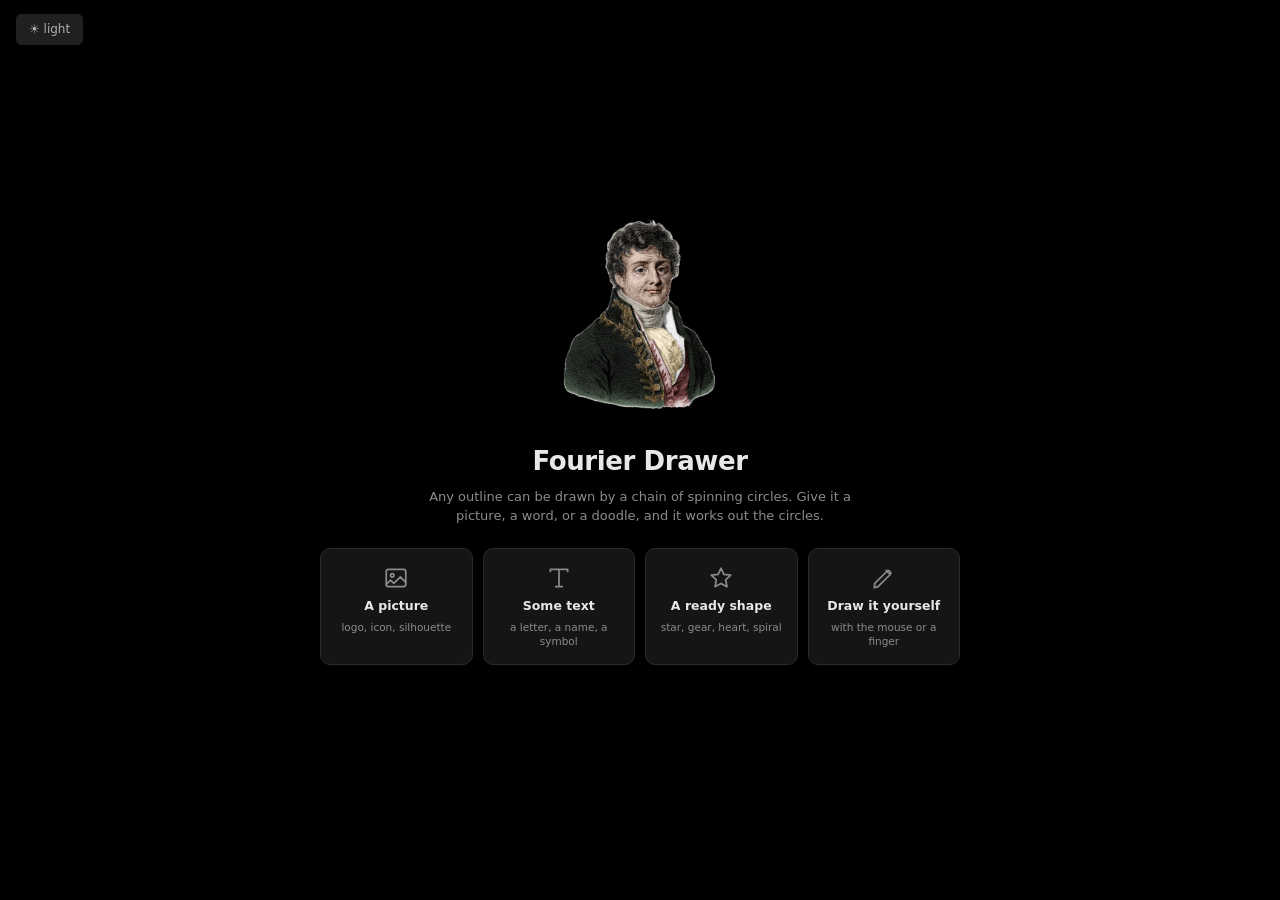
==== commit 9d285af1: "added fourier himself with photo" ====
--- a/index.html
+++ b/index.html
@@ -24,6 +24,12 @@
   <div id="setupInner">
 
     <div id="intro">
+      <button id="fourierPortrait" title="Draw Fourier himself"
+              aria-label="Draw Fourier himself">
+        <img src="assets/icon-512.png" alt="Portrait of Joseph Fourier"
+             width="400" height="497">
+        <span class="hint">psst — click him</span>
+      </button>
       <h1>Fourier Drawer</h1>
       <p>Any outline can be drawn by a chain of spinning circles. Give it a
          picture, a word, or a doodle, and it works out the circles.</p>
@@ -58,14 +64,6 @@
           <path d="M3 21l3.5-1 11-11a2.1 2.1 0 0 0-3-3l-11 11z"/><path d="M14 5l3 3"/>
         </svg>
         <b>Draw it yourself</b><span>with the mouse or a finger</span>
-      </button>
-      <button class="tile" data-kind="fourier">
-        <svg viewBox="0 0 24 24" fill="none" stroke="currentColor"
-             stroke-width="1.6" stroke-linecap="round" stroke-linejoin="round">
-          <circle cx="12" cy="8" r="4"/>
-          <path d="M5 21a7 7 0 0 1 14 0"/>
-        </svg>
-        <b>Fourier himself</b><span>the man the maths is named for</span>
       </button>
     </div>
 
--- a/css/style.css
+++ b/css/style.css
@@ -41,6 +41,17 @@
   #setupInner{width:100%;max-width:640px}
 
   #intro{text-align:center;margin-bottom:22px}
+  #fourierPortrait{background:none;border:0;cursor:pointer;padding:0;
+    display:inline-flex;flex-direction:column;align-items:center;gap:4px;
+    margin:0 0 14px;border-radius:8px;transition:transform .15s,filter .15s}
+  #fourierPortrait img{width:min(190px,42vw);height:auto;display:block;
+    filter:drop-shadow(0 6px 18px rgba(0,0,0,.5))}
+  #fourierPortrait .hint{opacity:0;transition:opacity .15s}
+  #fourierPortrait:hover{transform:translateY(-2px)}
+  #fourierPortrait:hover img{filter:drop-shadow(0 10px 24px rgba(0,0,0,.6)) brightness(1.06)}
+  #fourierPortrait:hover .hint,
+  #fourierPortrait:focus-visible .hint{opacity:1}
+  #fourierPortrait:focus-visible{outline:2px solid var(--trace);outline-offset:4px}
   #intro h1{font-size:26px;margin:0 0 8px;font-weight:600;letter-spacing:-.4px}
   #intro p{margin:0 auto;max-width:440px;color:var(--dim);font-size:13px}
 
@@ -139,8 +150,7 @@
     #setupInner{max-width:100%}
     #tiles{grid-template-columns:1fr 1fr;gap:8px}   /* 2x2 on a phone */
     .tile{padding:14px 8px}
-    #intro h1{font-size:22px}
-    .card{padding:14px}
+    #intro h1{font-size:22px}    .card{padding:14px}
     .row{grid-template-columns:112px 1fr;gap:6px}
     .row span:has(input),.row span:has(select),.row span:has(button){width:100%}
     .row input,.row select,.row button{width:100%}
@@ -240,4 +250,9 @@
     #hud3d{top:54px}
     #view3d #hud3d{padding-left:0}   /* cleared by the top:54px drop instead */
     #view3d #views3d{margin-left:0}
+  }
+  /* No hover on touch screens, so the "click him" hint must always show there,
+     otherwise phone users never learn the portrait is a button. */
+  @media (hover:none){
+    #fourierPortrait .hint{opacity:.75}
   }
